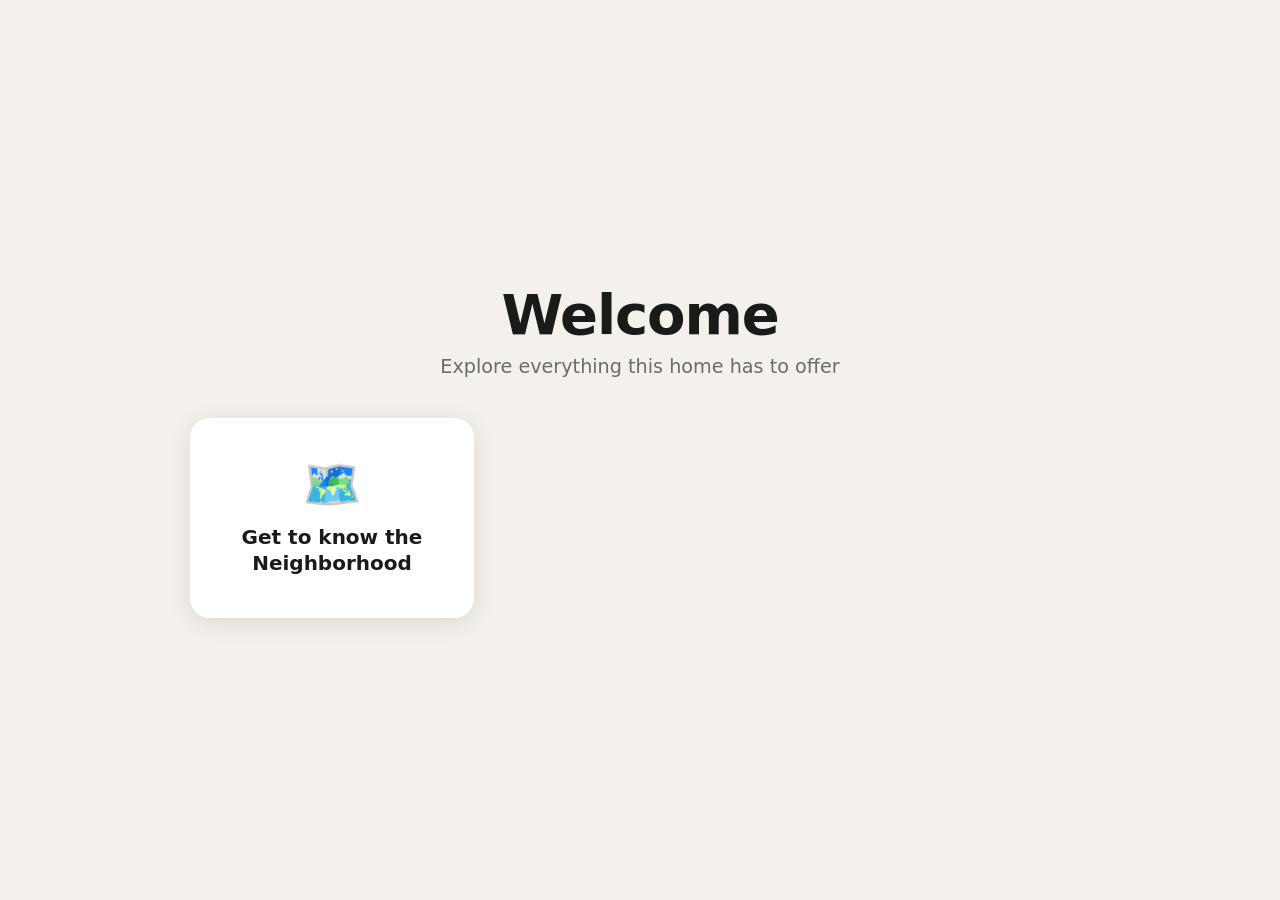
==== index.html @ ca8f9989 "initial commit: Dashboard, docker, interactivemap tile" ====
<!DOCTYPE html>
<html lang="en">
<head>
  <meta charset="UTF-8" />
  <meta name="viewport" content="width=device-width, initial-scale=1.0" />
  <title>Welcome Home</title>
  <link rel="stylesheet" href="css/styles.css" />
</head>
<body class="dashboard">

  <header class="site-header">
    <h1>Welcome</h1>
    <p class="tagline">Explore everything this home has to offer</p>
  </header>

  <main class="tile-grid">

    <a href="neighborhood.html" class="tile tile--neighborhood">
      <span class="tile__icon">🗺️</span>
      <span class="tile__label">Get to know the<br>Neighborhood</span>
    </a>

    <!-- Future tiles go here -->

  </main>

</body>
</html>
---- css/styles.css ----
/* ── Reset & base ─────────────────────────────── */
*, *::before, *::after { box-sizing: border-box; margin: 0; padding: 0; }

:root {
  --bg:       #f4f1ec;
  --surface:  #ffffff;
  --accent:   #2d5a4b;
  --accent-hover: #1e3f34;
  --text:     #1a1a1a;
  --muted:    #6b6b6b;
  --radius:   1.25rem;
  --shadow:   0 4px 24px rgba(0,0,0,.10);
}

html, body { height: 100%; font-family: 'Segoe UI', system-ui, sans-serif; }

/* ── Dashboard ────────────────────────────────── */
body.dashboard {
  display: flex;
  flex-direction: column;
  align-items: center;
  justify-content: center;
  min-height: 100vh;
  background: var(--bg);
  gap: 2.5rem;
  padding: 2rem;
}

.site-header { text-align: center; }

.site-header h1 {
  font-size: clamp(2rem, 5vw, 3.5rem);
  font-weight: 700;
  color: var(--text);
  letter-spacing: -.02em;
}

.tagline {
  margin-top: .5rem;
  font-size: clamp(.95rem, 2vw, 1.2rem);
  color: var(--muted);
}

/* ── Tile grid ────────────────────────────────── */
.tile-grid {
  display: grid;
  grid-template-columns: repeat(auto-fill, minmax(260px, 1fr));
  gap: 1.5rem;
  width: 100%;
  max-width: 900px;
}

.tile {
  display: flex;
  flex-direction: column;
  align-items: center;
  justify-content: center;
  gap: 1rem;
  padding: 2.5rem 2rem;
  background: var(--surface);
  border-radius: var(--radius);
  box-shadow: var(--shadow);
  text-decoration: none;
  color: var(--text);
  transition: transform .15s ease, box-shadow .15s ease, background .15s ease;
  cursor: pointer;
  min-height: 200px;
  -webkit-tap-highlight-color: transparent;
}

.tile:active,
.tile:hover {
  transform: translateY(-4px);
  box-shadow: 0 8px 32px rgba(0,0,0,.15);
  background: var(--accent);
  color: #fff;
}

.tile__icon { font-size: 3rem; line-height: 1; }

.tile__label {
  font-size: 1.25rem;
  font-weight: 600;
  text-align: center;
  line-height: 1.3;
}

/* ── Map page ─────────────────────────────────── */
body.map-page {
  display: flex;
  flex-direction: column;
  height: 100vh;
  overflow: hidden;
  background: #000;
}

.back-bar {
  display: flex;
  align-items: center;
  gap: 1.25rem;
  padding: .85rem 1.25rem;
  background: var(--accent);
  color: #fff;
  flex-shrink: 0;
}

.back-btn {
  color: #fff;
  text-decoration: none;
  font-size: 1rem;
  font-weight: 600;
  padding: .4rem .9rem;
  border: 2px solid rgba(255,255,255,.5);
  border-radius: .5rem;
  transition: background .15s;
  -webkit-tap-highlight-color: transparent;
}

.back-btn:active,
.back-btn:hover { background: rgba(255,255,255,.2); }

.back-bar h2 {
  font-size: 1.2rem;
  font-weight: 600;
}

#map { flex: 1; width: 100%; }
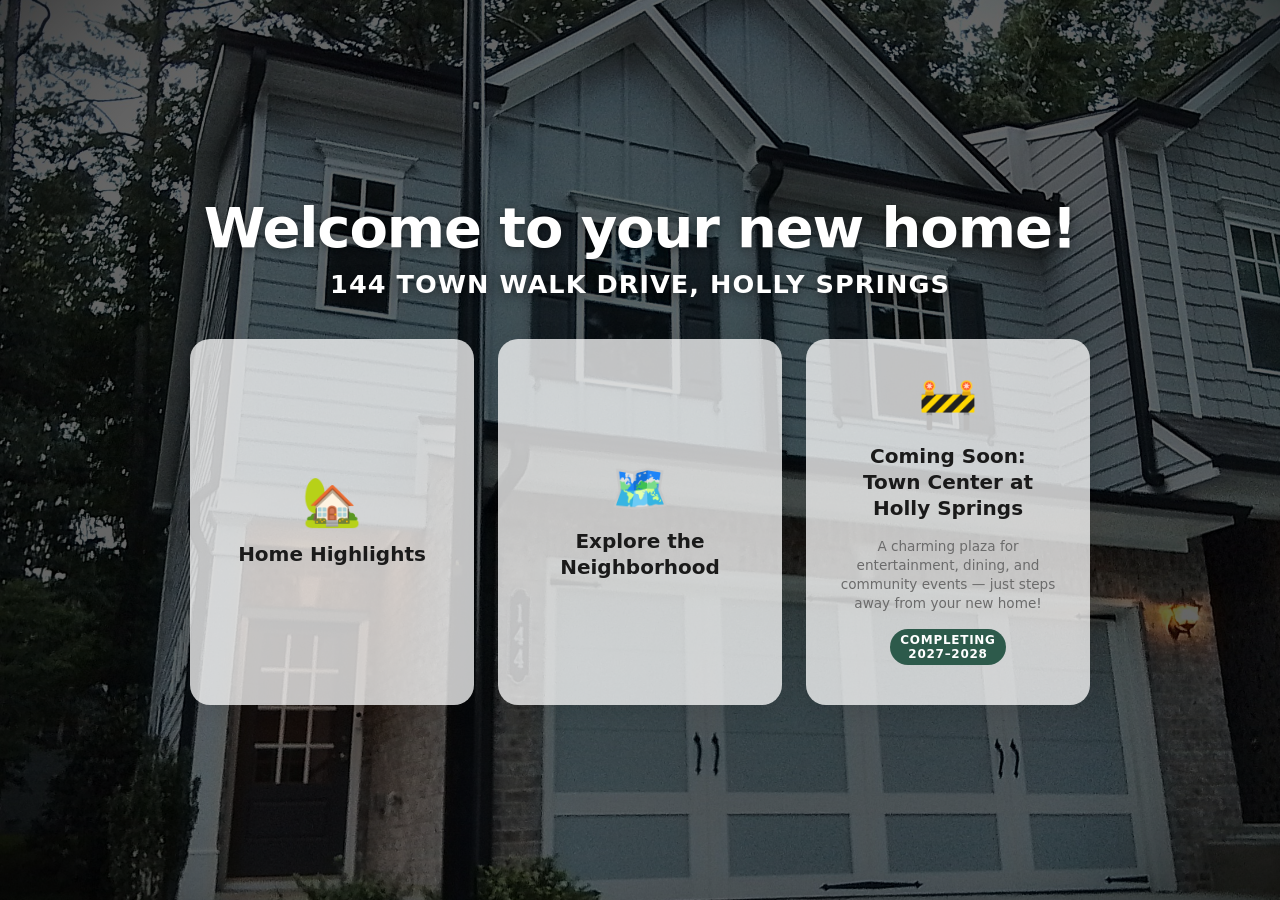
==== commit 16959091: "added background photos, home feature tiles, and a link to the town center project" ====
--- a/index.html
+++ b/index.html
@@ -9,18 +9,28 @@
 <body class="dashboard">
 
   <header class="site-header">
-    <h1>Welcome</h1>
-    <p class="tagline">Explore everything this home has to offer</p>
+    <h1>Welcome to your new home!</h1>
+    <p class="tagline">144 Town Walk Drive, Holly Springs</p>
   </header>
 
   <main class="tile-grid">
 
+    <a href="highlights.html" class="tile tile--highlights">
+      <span class="tile__icon">🏡</span>
+      <span class="tile__label">Home Highlights</span>
+    </a>
+
     <a href="neighborhood.html" class="tile tile--neighborhood">
       <span class="tile__icon">🗺️</span>
-      <span class="tile__label">Get to know the<br>Neighborhood</span>
+      <span class="tile__label">Explore the Neighborhood</span>
     </a>
 
-    <!-- Future tiles go here -->
+    <a href="https://hollyspringstowncenter.com/explore/" target="_blank" class="tile tile--coming-soon">
+      <span class="tile__icon">🚧</span>
+      <span class="tile__label">Coming Soon: Town Center at Holly Springs</span>
+      <span class="tile__sublabel">A charming plaza for entertainment, dining, and community events — just steps away from your new home!</span>
+      <span class="tile__badge">Completing<br>2027–2028</span>
+    </a>
 
   </main>
 
--- a/css/styles.css
+++ b/css/styles.css
@@ -21,7 +21,8 @@
   align-items: center;
   justify-content: center;
   min-height: 100vh;
-  background: var(--bg);
+  background: linear-gradient(rgba(0,0,0,0.6), rgba(0,0,0,0.6)),
+              url('../assets/photos/144_town_walk_drive.jpg') center/cover no-repeat fixed;
   gap: 2.5rem;
   padding: 2rem;
 }
@@ -31,14 +32,19 @@
 .site-header h1 {
   font-size: clamp(2rem, 5vw, 3.5rem);
   font-weight: 700;
-  color: var(--text);
+  color: #fff;
   letter-spacing: -.02em;
+  text-shadow: 0 2px 8px rgba(0,0,0,.4);
 }
 
 .tagline {
-  margin-top: .5rem;
-  font-size: clamp(.95rem, 2vw, 1.2rem);
-  color: var(--muted);
+  margin-top: .6rem;
+  font-size: clamp(1.1rem, 2.5vw, 1.6rem);
+  font-weight: 700;
+  letter-spacing: .04em;
+  color: #fff;
+  text-shadow: 0 2px 12px rgba(0,0,0,.5);
+  text-transform: uppercase;
 }
 
 /* ── Tile grid ────────────────────────────────── */
@@ -57,7 +63,7 @@
   justify-content: center;
   gap: 1rem;
   padding: 2.5rem 2rem;
-  background: var(--surface);
+  background: rgba(255,255,255,0.75);
   border-radius: var(--radius);
   box-shadow: var(--shadow);
   text-decoration: none;
@@ -85,6 +91,111 @@
   line-height: 1.3;
 }
 
+.tile--coming-soon {
+  position: relative;
+}
+
+.tile__sublabel {
+  font-size: .85rem;
+  font-weight: 400;
+  text-align: center;
+  line-height: 1.4;
+  color: var(--muted);
+}
+
+.tile--coming-soon:hover .tile__sublabel,
+.tile--coming-soon:active .tile__sublabel { color: rgba(255,255,255,.8); }
+
+.tile__badge {
+  font-size: .75rem;
+  font-weight: 700;
+  letter-spacing: .06em;
+  text-transform: uppercase;
+  background: var(--accent);
+  color: #fff;
+  padding: .25rem .65rem;
+  border-radius: 2rem;
+  text-align: center;
+  align-self: center;
+}
+
+/* ── Highlights page ─────────────────────────── */
+body.highlights-page {
+  display: flex;
+  flex-direction: column;
+  min-height: 100vh;
+  background: linear-gradient(rgba(0,0,0,0.6), rgba(0,0,0,0.6)),
+            url('../assets/photos/Living_room_night.JPG') center/cover no-repeat fixed;
+}
+
+.highlights-grid {
+  display: grid;
+  grid-template-columns: repeat(auto-fill, minmax(300px, 1fr));
+  gap: 1.25rem;
+  padding: 1.5rem;
+  max-width: 1100px;
+  margin: 0 auto;
+  width: 100%;
+}
+
+.feature-card {
+  display: flex;
+  gap: 1rem;
+  align-items: flex-start;
+  background: rgba(255,255,255,0.75);
+  border-radius: var(--radius);
+  box-shadow: var(--shadow);
+  padding: 1.4rem 1.25rem;
+}
+
+.feature-card--wide {
+  grid-column: 1 / -1;
+}
+
+.feature-card__icon {
+  font-size: 2rem;
+  line-height: 1;
+  flex-shrink: 0;
+}
+
+.feature-card__body strong {
+  display: block;
+  font-size: 1rem;
+  font-weight: 700;
+  color: var(--text);
+  margin-bottom: .35rem;
+}
+
+.feature-card__body p {
+  font-size: .95rem;
+  color: var(--muted);
+  line-height: 1.5;
+}
+
+.feature-list {
+  list-style: none;
+  display: flex;
+  flex-direction: column;
+  gap: .5rem;
+  margin-top: .25rem;
+}
+
+.feature-list li {
+  font-size: .95rem;
+  color: var(--muted);
+  line-height: 1.5;
+  padding-left: 1rem;
+  position: relative;
+}
+
+.feature-list li::before {
+  content: '·';
+  position: absolute;
+  left: 0;
+  color: var(--accent);
+  font-weight: 700;
+}
+
 /* ── Map page ─────────────────────────────────── */
 body.map-page {
   display: flex;
@@ -124,4 +235,119 @@
   font-weight: 600;
 }
 
+.map-wrapper {
+  position: relative;
+  flex: 1;
+  display: flex;
+  flex-direction: column;
+}
+
 #map { flex: 1; width: 100%; }
+
+/* ── Category buttons ─────────────────────────── */
+.cat-buttons {
+  position: absolute;
+  bottom: 1.75rem;
+  left: 50%;
+  transform: translateX(-50%);
+  display: flex;
+  flex-wrap: wrap;
+  justify-content: center;
+  gap: .65rem;
+  z-index: 1000;
+  pointer-events: none;
+}
+
+.cat-btn {
+  pointer-events: all;
+  padding: .75rem 1.35rem;
+  background: #fff;
+  border: none;
+  border-radius: 2rem;
+  box-shadow: 0 2px 14px rgba(0,0,0,.22);
+  font-size: 1rem;
+  font-weight: 600;
+  font-family: 'Segoe UI', system-ui, sans-serif;
+  cursor: pointer;
+  white-space: nowrap;
+  transition: background .15s, color .15s, transform .1s, box-shadow .15s;
+  -webkit-tap-highlight-color: transparent;
+}
+
+.cat-btn:active { transform: scale(.97); }
+
+.cat-btn.active {
+  background: var(--accent);
+  color: #fff;
+  box-shadow: 0 4px 18px rgba(45,90,75,.4);
+}
+
+/* ── Map markers ──────────────────────────────── */
+.home-pin {
+  width: 48px;
+  height: 48px;
+  background: #dc2626;
+  border-radius: 50% 50% 50% 0;
+  transform: rotate(-45deg);
+  border: 3px solid #fff;
+  box-shadow: 0 2px 10px rgba(0,0,0,.3);
+  display: flex;
+  align-items: center;
+  justify-content: center;
+}
+
+.home-pin span {
+  transform: rotate(45deg);
+  font-size: 1.4rem;
+  line-height: 1;
+}
+
+.photo-pin {
+  width: 56px;
+  height: 56px;
+  border-radius: 50% 50% 50% 0;
+  transform: rotate(-45deg);
+  border: 3px solid #dc2626;
+  box-shadow: 0 2px 12px rgba(0,0,0,.35);
+  overflow: hidden;
+  background: #dc2626;
+}
+
+.photo-pin img {
+  width: 100%;
+  height: 100%;
+  object-fit: cover;
+  transform: rotate(45deg) scale(1.4);
+}
+
+/* ── POI popup ────────────────────────────────── */
+.poi-popup {
+  width: 200px;
+  font-family: 'Segoe UI', system-ui, sans-serif;
+}
+
+.poi-popup img {
+  width: 100%;
+  height: 120px;
+  object-fit: cover;
+  border-radius: .4rem .4rem 0 0;
+  display: block;
+  margin: -13px -20px 0;
+  width: calc(100% + 40px);
+}
+
+.poi-popup__body {
+  padding: .6rem 0 0;
+}
+
+.poi-popup__body strong {
+  display: block;
+  font-size: 1rem;
+  color: var(--text);
+}
+
+.poi-popup__body p {
+  margin-top: .25rem;
+  font-size: .85rem;
+  color: var(--muted);
+}
